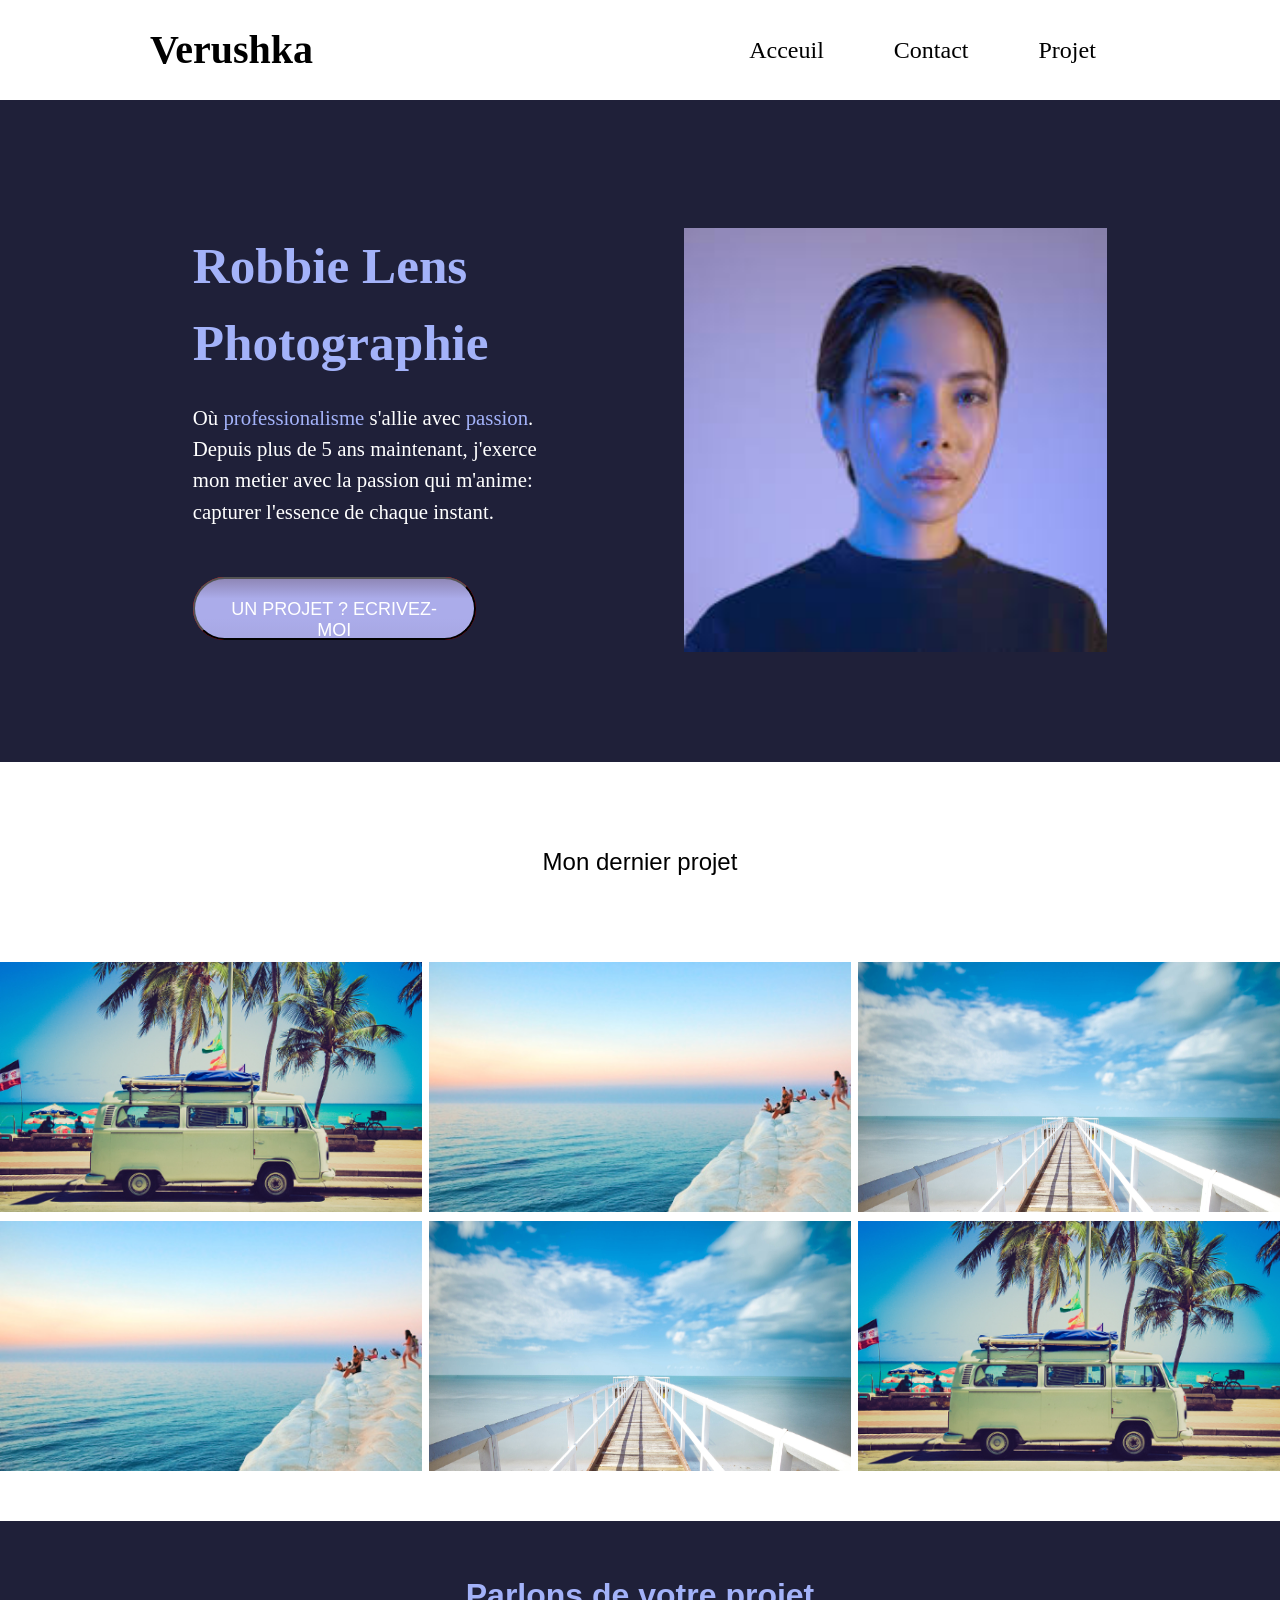
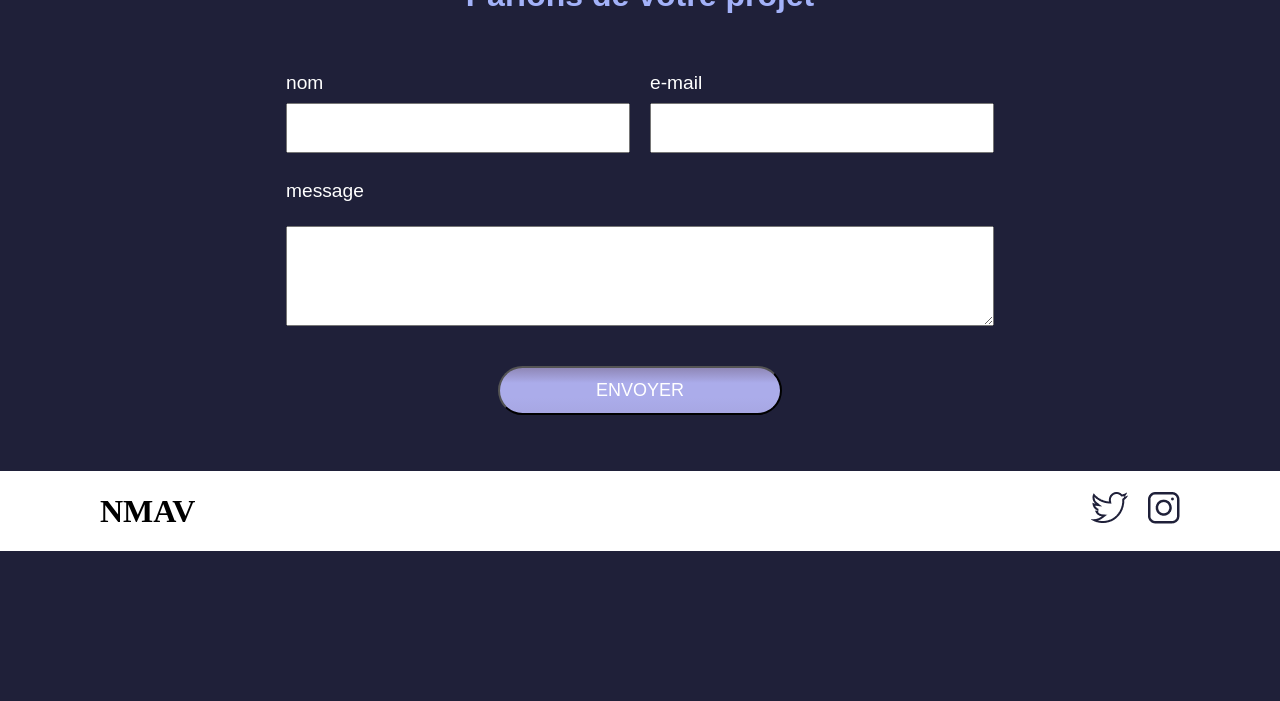
==== index.html @ b8d705dd "Add files via upload" ====
<!DOCTYPE html>
<html lang="en">
<head>
    <meta charset="UTF-8">
    <meta name="viewport" content="width=device-width, initial-scale=1.0">
    <title>Devoir-Maquette-portfolio</title>

    <link rel="stylesheet" href="/style.css">

    <script>
        
        function VerifierFormulaire() {

            var champ1 = document.getElementById('champ1').value;
            var champ2 = document.getElementById('champ2').value;
            var champ3 = document.getElementById('champ3').value;
            let error = document.querySelector('.error');

            if ( champ1.trim() === "" ) {
                // alert("Impossible d'envoyer !!! Tout les champs n'ont pas été rempli. ");
                error.classList.add('visible');
                champ1.focus();
                return false
            }
            else if ( champ2.trim() === "" ) {
                // alert("Impossible d'envoyer !!! Tout les champs n'ont pas été rempli. ");
                error.classList.add('visible');
                champ2.focus();
                return false;
            }
            else if ( champ3.trim() === ""  ) {
                // alert("Impossible d'envoyer !!! Tout les champs n'ont pas été rempli. ");
                error.classList.add('visible');
                champ3.focus();
                return false;
            }
            else {
                return true ;
            }

            document.getElementById("send").addEventListener("submit" , function(e){

                if ( !confirm('Etes vous sur de vouloir envoyer ce formulaire ?') ) {
                    e.preventDefault();
                    console.log("recharge annuler");
                }

            })
        }

        function menu () {

            let menue = document.querySelector('.menu');
            let lien = document.querySelector('.liens');

            menue.addEventListener('click' , () => {
                lien.classList.toggle('list');
            })

        }

    </script>

</head>
<body>

    <header>

        <nav>
            <h1>Verushka</h1>

            <img src="/images/menu.png" alt="menu-hamburger" class="menu" onclick="menu()">

            <ul class="liens">
                <li><a href="#">Acceuil</a></li>
                <li><a href="#contact">Contact</a></li>
                <li><a href="#">Projet</a></li>
            </ul>
        </nav>

    </header>

    <main>

        <section class="part1">

            <div class="text">
                <h1>Robbie Lens Photographie</h1>
                <p>Où <span>professionalisme </span> s'allie avec <span>passion</span>. Depuis plus de 5 ans maintenant, j'exerce mon metier avec la passion qui m'anime: capturer l'essence de chaque instant.</p>
                <a href="#contact">
                    <button>UN PROJET ? ECRIVEZ-MOI</button>
                </a>
            </div>
        
            <div class="img1">
                <img src="/images/photo.jpg" alt="img">
            </div>

        </section>

        <section class="part2">
            <h1>Mon dernier projet</h1>
        </section>

        <section class="part3">
            <div class="l1">
                <div class="bt"><img src="/images/24.4 article-image-1.jpg.jpg" alt=""></div>
                <div class="bt"><img src="/images/24.5 article-image-2.jpg.jpg" alt=""></div>
                <div class="bt"><img src="/images/24.6 main.jpg.jpg" alt=""></div>
            </div>
            <div class="l2">
                <div class="bt"><img src="/images/24.5 article-image-2.jpg.jpg" alt=""></div>
                <div class="bt"><img src="/images/24.6 main.jpg.jpg" alt=""></div>
                <div class="bt"><img src="/images/24.4 article-image-1.jpg.jpg" alt=""></div>
            </div>
        </section>

        <form id="contact" onsubmit="return confirm('Etes vous sur de vouloir envoyer ce formulaire ?')">

            <h1>Parlons de votre projet</h1>

            <div class="champ">
                <div class="champ1">
                    <div>
                        <label for="nom">nom</label>
                        <input type="text" name="nom" id="champ1">
                    </div>
                    <div>
                        <label for="mail">e-mail</label>
                        <input type="text" name="mail" id="champ2">
                    </div>
                </div>
                <div class="champ2">
                    <label for="commentaire"><p class="error">Tous les champs sont obligatoires !</p> message</label>
                    <textarea name="commentaire" id="champ3"></textarea>
                </div>
            </div>

            <button id="send" type="submit" onclick="VerifierFormulaire()" >ENVOYER</button>

        </form>

        <nav class="nav2">
            <h1>NMAV</h1>
            <ul>
                <li><a href="#" id="twitter"><img src="/images/twitter.png" alt="x"></a></li>
                <li><a href="#" id="insta"><img src="/images/instagram.png" alt="insta"></a></li>
            </ul>
        </nav>
        
    </main>

    <footer></footer>
    
</body>
</html>
---- style.css ----
:root {
    --c1: #1f2039;
    --c2: #a3b2f9;
    --nav: white;
}

*{
    margin: 0;
    padding: 0;
    box-sizing: border-box;
}

body {
    /* max-width: 100%; */
    display: block;
    font-family: Georgia, 'Times New Roman', Times, serif;
    line-height: 1.5;
    background: var(--c1);
    overflow-x: hidden;
}

img {
    max-width: 100%;
}

/* =======================================================================HEADER======================================================================= */

header {
    height: 100px;
    width: 100%;
    align-items: center;
}

nav {
    background: var(--nav);
    display: flex;
    justify-content: space-between;
    height: 100%;
    width: 100%;
}

h1 {
    align-content: center;
}

ul {
    list-style: none;
    display: flex;
    align-items: center;
}

ul a {
    text-decoration: none;
}

ul a:hover {
    text-decoration: underline;
    color: blue;
}

.list {
    display: flex;
    flex-direction: column;
    gap: 100px;
    top: 11.5vh;
    left: 50%;
    position: absolute;
    margin-right: -150%;
}

.liens.menu {
    transition: all 2s ease;
}

/* =======================================================================@MEDIA SCREEN======================================================================= */

@media screen and (min-width: 0) {

    nav {
        align-items: center;
    }

    header nav {
        padding: 0 20px;
    }

    nav h1 {
        font-size: 30px;
    }

    header nav img {
        height: 70%;
        width: 20%;
    }

    header nav ul {
        background-color: rgba(255, 255, 255, 0.753);
        border: 1px solid white;
        border-radius: 0 0 0 10px;
        height: 50vh;
        width: 50%;
        display: none;
        flex-direction: flex;
        align-items: center;
        justify-content: center;
    }
    
    header nav ul li {
        margin: 10px 0;
        font-size: 1.5rem;
    }
    
    ul a {
        color: black;
    }

    .part1 {
        margin: 10vh 0 5vh 0;
        height: 800px;
        width: 100%;
        flex-direction: column-reverse;
        gap: 0px;
        align-items: center;
        justify-content: space-evenly;
    }

    .img1 {
        height: 70%;
        width: 70%;
        align-content: start;
    }

    .text {
        margin: 0;
        padding: 0;
        height: 200px;
        width: 100%;
        font-size: small;
        justify-content: space-evenly;
    }

    .text h1 {
        text-align: center;
        font-size: 2rem;
        color: var(--c2);
    }

    .text p {
        font-size: 1.3rem;
    }

    .text a {
        margin: 30px auto 30px auto;
        height: 80%;
        width: 80%;
    }

    .text button {
        padding: 20px;
        height: 100%;
        width: 100%;
        font-size: small;
    }

    .part2 {
        height: 100px;
    }

    .part2 h1 {
        font-weight: normal;
        font-size: 1.5rem;
    }

    .part3 {
        height: 250px;
        gap: 5px;
    }

    .bt {
        height: 100px;
        width: 32%;
    }

    form {
        margin: 0;
        padding: 0 30px;
        height: 800px;
        width: 100%;
    }

    .champ {
        width: 100%;
    }

    label {
        font-size: 1.2rem;
    }

    .champ1 {
        height: 300px;
        width: 100%;
        display: flex;
        flex-direction: column;
        gap: 20px;
    }

    .champ1 div {
        height: 100%;
        width: 100%;
    }

    .champ2 {
        height: 100%;
        width: 100%;
    }

    textarea {
        padding: 20px;
        height: 100px;
        width: 100%;
        font-size: 1.2rem;
    }

    form button {
        margin: 40px auto;
        height: 10%;
        width: 50%;
    }

    .nav2 {
        padding: 0 20px;
        height: 50px;
        width: 100%;
        justify-content: space-between;
    }

    .nav2 h1 {
        font-size: 2rem;
    }

    .nav2 ul {
        gap: 20px;
    }

    footer {
        height: 150px;
        width: 100%;
    }

}

@media screen and (min-width: 410px) {
    
    header nav ul {
        margin: 0;
        padding: 0;
    }

    .part1 {
        height: 800px;
    }

    .part3 {
        height: 290px;
        gap: 7px;
    }

    .bt {
        height: 120px;
        width: 32%;
    }

}

@media screen and (min-width: 500px) {

    header nav ul {
        margin: 0;
        padding: 0;
        height: 100%;
    }

    .part1 {
        margin: 10vh a0 5vh 0;
        height: 900px;
    }

    .img1 {
        height: 50%;
        width: 60%;
        align-content: start;
    }

    .text {
        margin: 0;
        padding: 0;
        height: 200px;
        width: 100%;
        font-size: small;
        justify-content: space-evenly;
    }

    .text h1 {
        text-align: center;
        font-size: 2rem;
        color: var(--c2);
    }

    .text a {
        margin: 30px auto 30px auto;
        height: 15%;
        width: 80%;
    }

    .text button {
        padding: 20px;
        height: 100%;
        width: 100%;
        font-size: small;
    }

    .text h1 {
        font-size: 2.5rem;
    }


}

@media screen and (min-width: 610px) {

    header nav {
        padding: 0 30px;
    }

    header nav img {
        display: none;
    }

    header nav ul {
        display: flex;
        gap: 50px;
        font-size: 1.5rem;
    }

    .part3 {
        padding-bottom: 50px;
        height: auto;
        gap: 9px;
    }

    .bt {
        height: 200px;
        width: 32%;
    }

    form {
        margin: 0 auto;
        width: 80%;
    }

    form button {
        margin: 40px auto;
        height: 9%;
        width: 40%;
    }

    .nav2 {
        height: 80px;
    }

}

@media screen and (min-width: 700px) {

    .part1 {
        margin: 10vh auto 5vh auto;        
        width: 90%;
        height: 1000px;
    }

    .text h1 {
        font-size: 3.2rem;
    }

}

@media screen and (min-width: 900px) {
    form {
        margin: 0 auto;
        width: 60%;
    }
}

@media screen and (min-width: 1000px) {

    header nav {
        padding: 0 70px;
    }

    header nav h1 {
        font-size: 2.5rem;
    }

    .part1 {
        margin-bottom: 8vh;
        flex-direction: row;
        height: 500px;
        width: 90%;
    }

    .text {
        padding: 0 20px;
        height: 50%;
        width: 100%;
        justify-content: start;
    }

    .text h1 {
        text-align: left;
    }

    .img1 {
        padding: 0;
        height: 100%;
        width: 50%;
    }

    .img1 img {
        height: 100%;
        width: 100%;
    }

    .part1 a {
        margin-left: 0;
        width: 60%;
    }

    .text button {
        margin: 0;
        height: 100%;
        width: 100%;
        font-size: large;
    }

    .part2 {
        height: 200px;
    }

    .bt {
        height: 250px;
        width: 33%;
    }

    form {
        height: 550px;
    } 

    .champ1 {
        height: auto;
        flex-direction: row;
    }

    .nav2 {
        padding: 0 100px;
    }

}

@media screen and (min-width: 1200px) {

    header nav {
        padding: 0 100px 0 150px;
    }
    
    header nav ul {
        gap: 70px;
        font-size: 1.8rem;
    }

    .part1 {
        width: 75%;
    }

}

@media screen and (min-width: 1500px) {

    header nav {
        padding: 0 100px 0 200px;
    }

    header nav ul {
        gap: 120px;
    }

    .part1 {
        width: 65%;
    }

    .bt {
        height: 350px;
        width: 33%;
    }

}

@media screen and (min-width: 1900px) {

    .part1 {
        height: 780px;
        width: 80%;
    }

    .text {
        justify-content: space-evenly;
    }

    .text h1 {
        font-size: 6rem;
    }

    .text p {
        font-size: 2rem;
    }

    .text a {
        height: 100%;
    }

    .text button {
        font-size: x-large;
    }
    

}

@media screen and (min-width: 2500px) {


    header nav {
        padding: 0 300px 0 500px;
        height: 250px;
    }

    header nav h1 {
        font-size: 6rem;
    }

    header nav ul {
        font-size: 3rem;
        gap: 200px;
    }

    .part1 {
        margin: 10vh auto 5vh auto;
        height: 800px;
        width: 50%;
    }

    .part2 h1 {
        font-size: 3rem;
    }

    .bt {
        height: 500px;
    }

    form {
        height: 1000px;
        display: flex;
        flex-direction: column;
        justify-content: space-evenly;
        font-size: 3rem;
        width: 50%;
    }

    label {
        font-size: 2rem;
    }

    .nav2 {
        padding: 0 300px 0 500px;
        height: 150px;
    }

    .nav2 h1 {
        font-size: 3rem;
    }

    .nav2 ul {
        gap: 100px;
    }

    footer {
        height: 150px;
        width: 100%;
    }

}



/* =======================================================================MAIN======================================================================= */

.part1 {
    padding: 3% 1%;
    display: flex;
    gap: 0px;
    justify-content: start;
}

.text {
    background-color: transparent;
    height: 100%;
    width: 60%;
    color: white;
    display: flex;
    flex-direction: column;
    gap: 20px;
}

.img1 {
    align-content: start;
}

.img1 img {
    height: 100%;
    width: 100%;
}

.text h1 {
    color: var(--c2);
}

.text p {
    width: 80%;
}

.text span {
    color: var(--c2);
} 

.text a {
    background-color: red;
    border-radius: 100px;
}

.text button {
    background: linear-gradient(180deg , #8f87b7 , #abacea , #abacea , #a7a7e3);
    border-radius: 100px;
    color: white;
    text-align: center;
}

.part2 {
    width: 100%;
    background: white;
    align-content: center;
    font-family: 'Lucida Sans', 'Lucida Sans Regular', 'Lucida Grande', 'Lucida Sans Unicode', Geneva, Verdana, sans-serif;
}

.part2 h1 {
    text-align: center;
}

.part3 {
    display: flex;
    flex-direction: column;
    width: 100%;
    background: white;
}

.part3 img {
    height: 100%;
    width: 100%;
}

.l1 , .l2 {
    display: flex;
    justify-content: space-between;
}

.error {
    color: red;
    visibility: hidden;
    text-align: center;
    font-size: 1rem;
    height: auto;
}

.visible {
    visibility: visible !important;
}

form {
    margin: 0 auto;
    display: flex;
    flex-direction: column;
    align-items: center;
    color: white;
    font-family: 'Lucida Sans', 'Lucida Sans Regular', 'Lucida Grande', 'Lucida Sans Unicode', Geneva, Verdana, sans-serif;
}

form h1 {
    margin: 50px 0;
    color: var(--c2);
    height: auto;
    text-align: center;
}

.champ1 div {
    display: flex;
    flex-direction: column;
    gap: 5px;
}

.champ1 input {
    padding: 0 20px;
    height: 50px;
    width: 100%;
    font-size: 1.2rem;
}

.champ2 {
    display: flex;
    flex-direction: column;
    gap: 20px;
}

form button {
    background: linear-gradient(180deg , #8f87b7 , #abacea , #abacea , #a7a7e3);
    padding: 0 5%;
    border-radius: 100px;
    font-size: large;
    color: white;
}

form button:hover {
    background: #a3b2f9;
}

.part1 button:hover {
    background: #a3b2f9;
}


/* =======================================================================FOOTER======================================================================= */
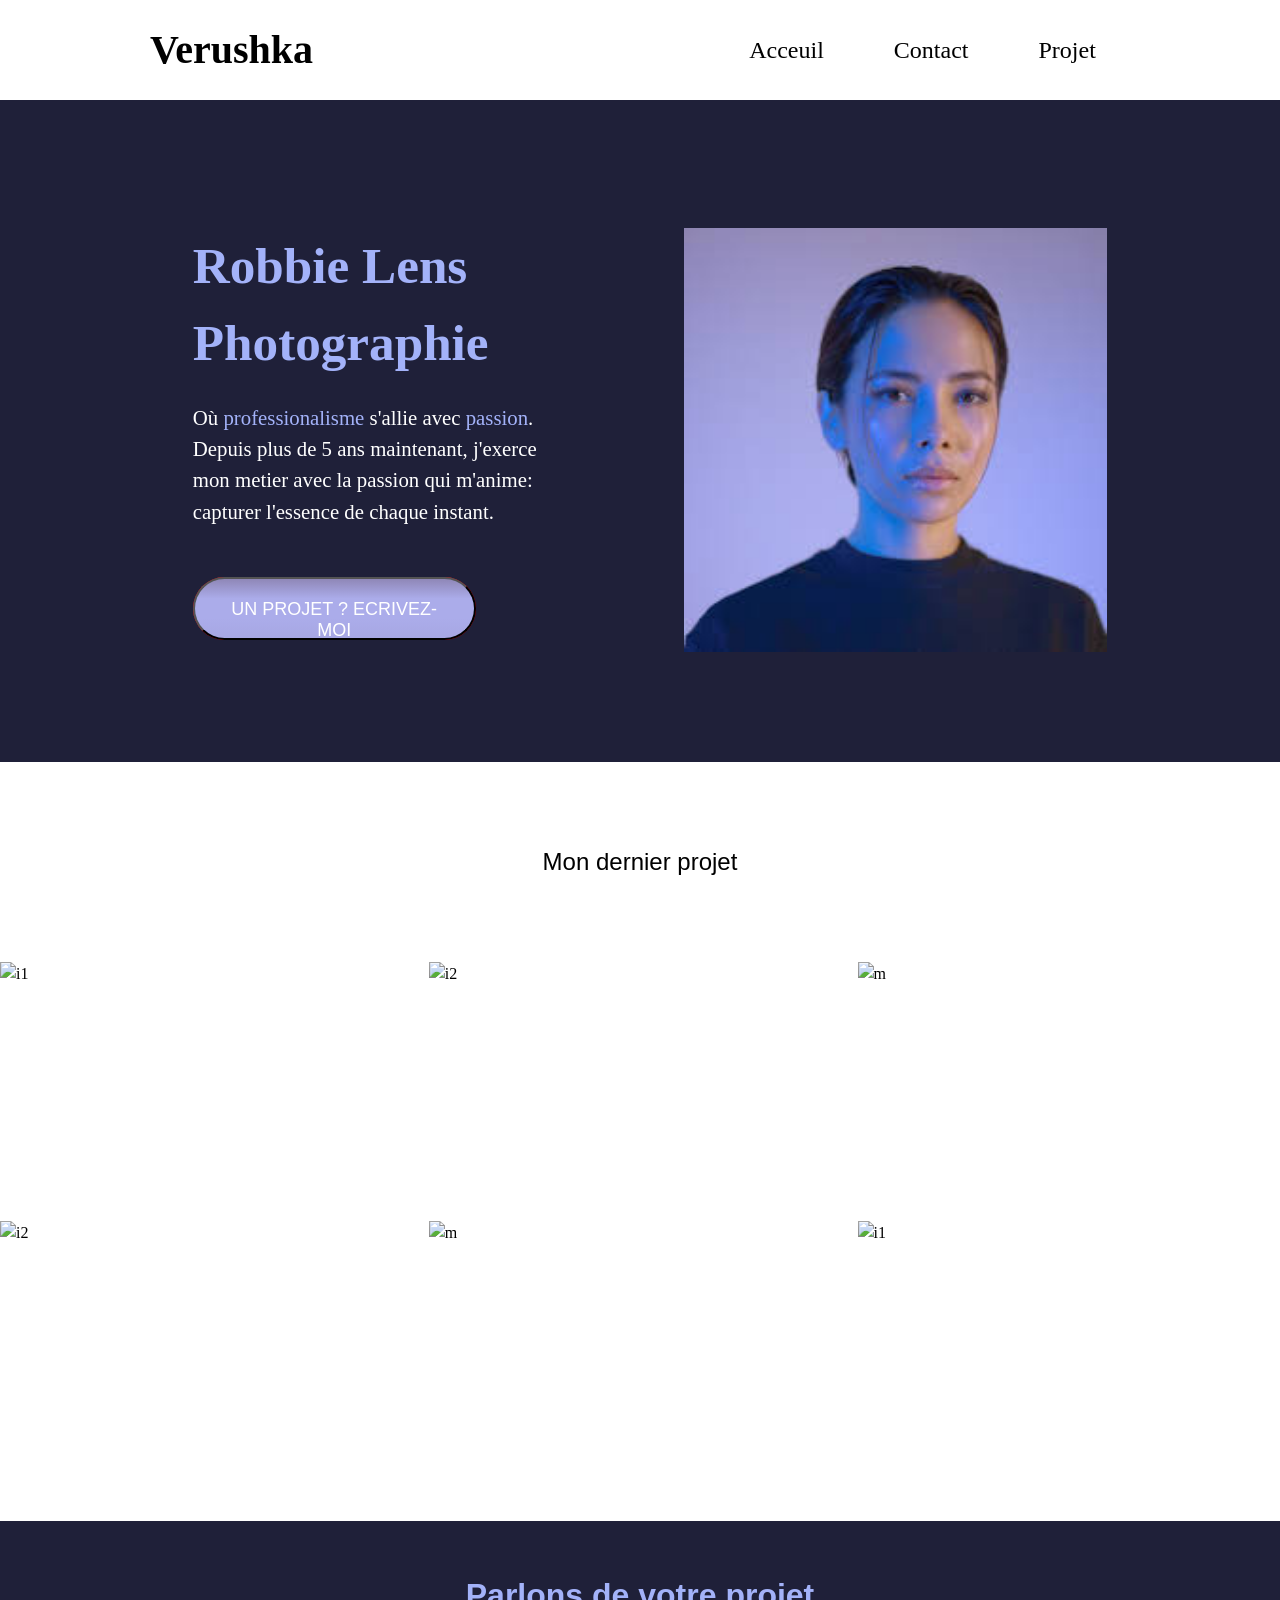
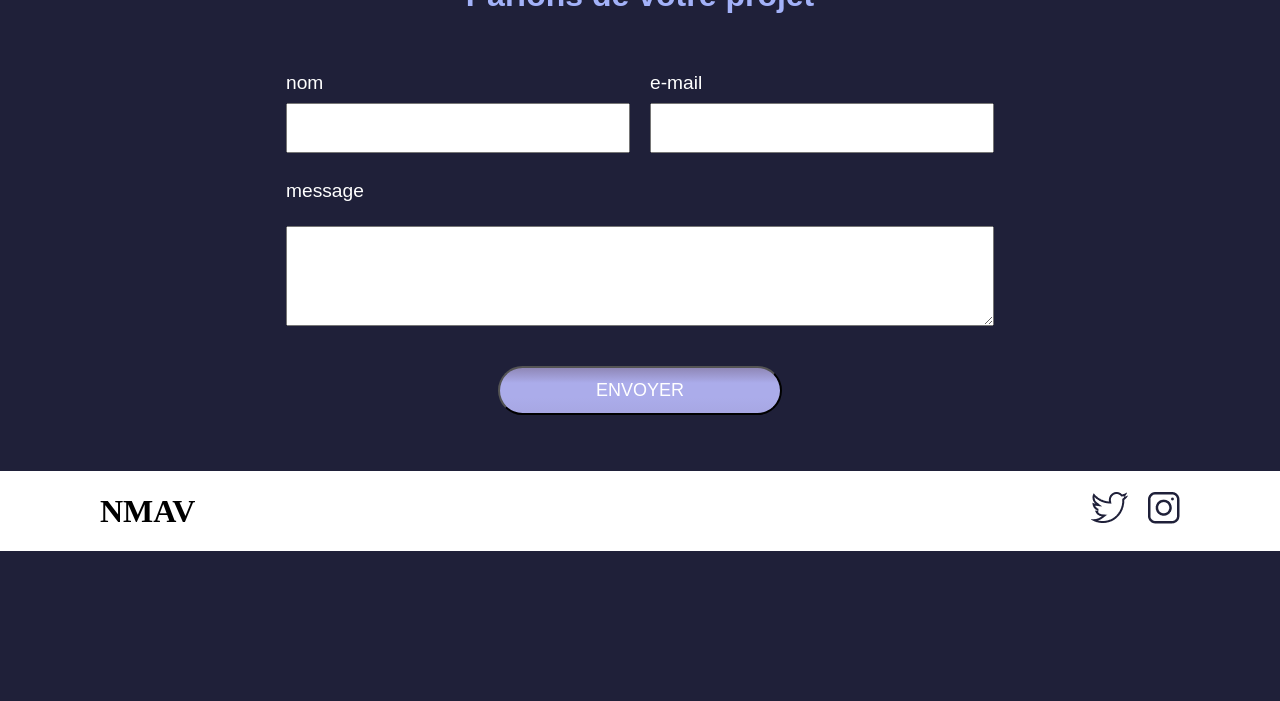
==== commit fc67ea8d: "Update index.html" ====
--- a/index.html
+++ b/index.html
@@ -1,11 +1,11 @@
 <!DOCTYPE html>
-<html lang="en">
+<html lang="fr">
 <head>
     <meta charset="UTF-8">
     <meta name="viewport" content="width=device-width, initial-scale=1.0">
     <title>Devoir-Maquette-portfolio</title>
 
-    <link rel="stylesheet" href="/style.css">
+    <link rel="stylesheet" href="style.css">
 
     <script>
         
@@ -93,7 +93,7 @@
             </div>
         
             <div class="img1">
-                <img src="/images/photo.jpg" alt="img">
+                <img src="images/photo.jpg" alt="img">
             </div>
 
         </section>
@@ -104,14 +104,14 @@
 
         <section class="part3">
             <div class="l1">
-                <div class="bt"><img src="/images/24.4 article-image-1.jpg.jpg" alt=""></div>
-                <div class="bt"><img src="/images/24.5 article-image-2.jpg.jpg" alt=""></div>
-                <div class="bt"><img src="/images/24.6 main.jpg.jpg" alt=""></div>
+                <div class="bt"><img src="images/image1.jpg.jpg" alt="i1"></div>
+                <div class="bt"><img src="images/image2.jpg.jpg" alt="i2"></div>
+                <div class="bt"><img src="images/main.jpg.jpg" alt="m"></div>
             </div>
             <div class="l2">
-                <div class="bt"><img src="/images/24.5 article-image-2.jpg.jpg" alt=""></div>
-                <div class="bt"><img src="/images/24.6 main.jpg.jpg" alt=""></div>
-                <div class="bt"><img src="/images/24.4 article-image-1.jpg.jpg" alt=""></div>
+                <div class="bt"><img src="images/image2.jpg.jpg" alt="i2"></div>
+                <div class="bt"><img src="images/main.jpg.jpg" alt="m"></div>
+                <div class="bt"><img src="images/image1.jpg.jpg" alt="i1"></div>
             </div>
         </section>
 
@@ -143,8 +143,8 @@
         <nav class="nav2">
             <h1>NMAV</h1>
             <ul>
-                <li><a href="#" id="twitter"><img src="/images/twitter.png" alt="x"></a></li>
-                <li><a href="#" id="insta"><img src="/images/instagram.png" alt="insta"></a></li>
+                <li><a href="#" id="twitter"><img src="images/twitter.png" alt="x"></a></li>
+                <li><a href="#" id="insta"><img src="images/instagram.png" alt="insta"></a></li>
             </ul>
         </nav>
         
@@ -153,4 +153,4 @@
     <footer></footer>
     
 </body>
-</html>+</html>
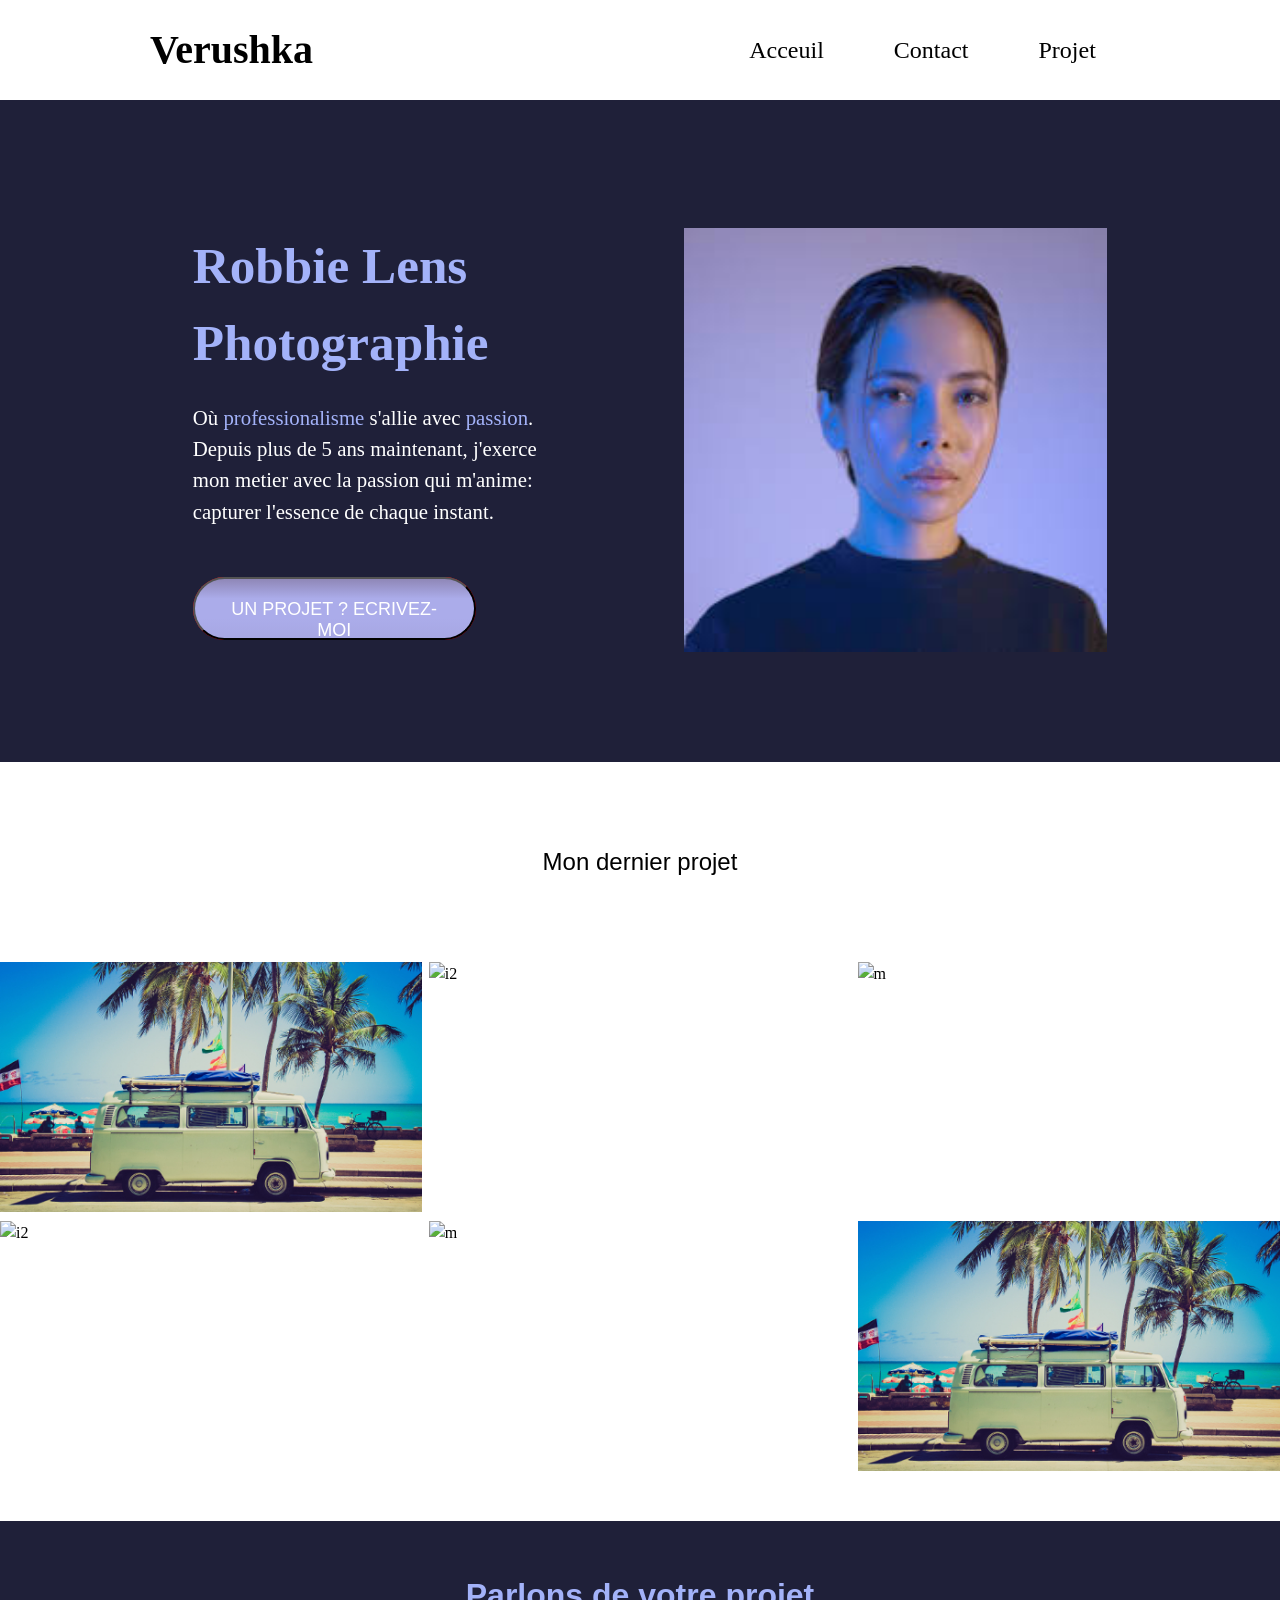
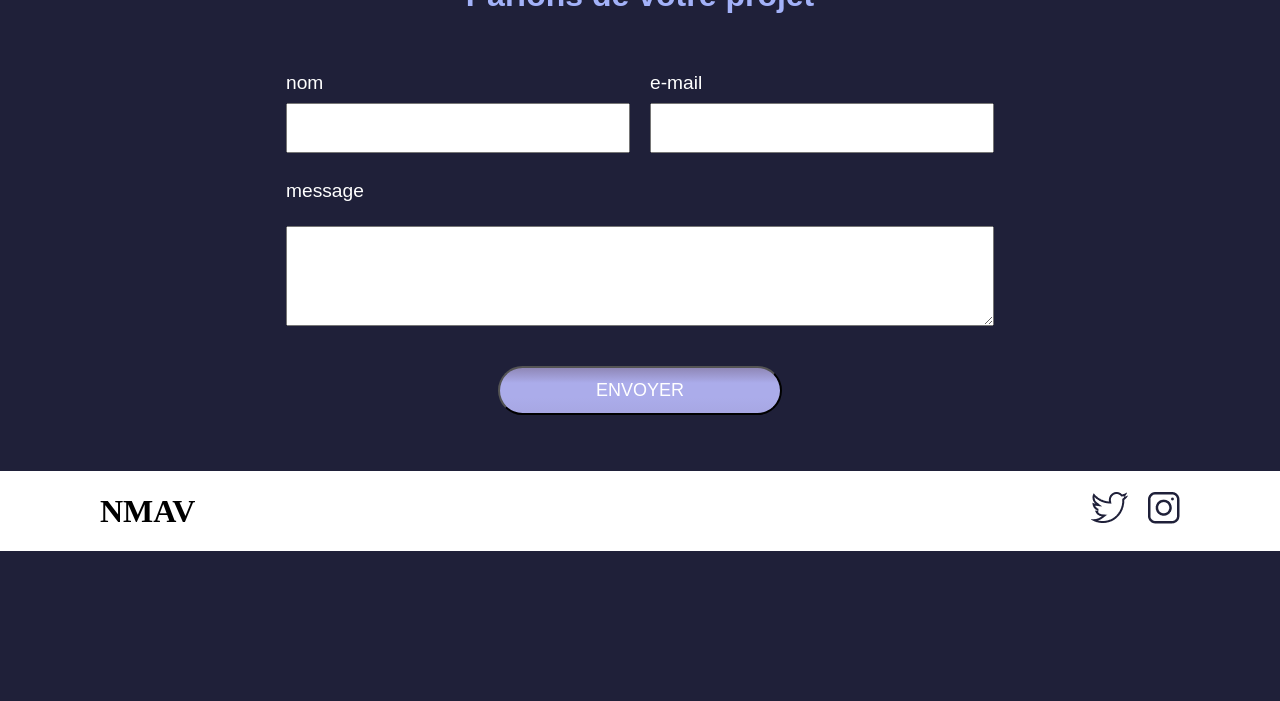
==== commit 20b532bc: "Update index.html" ====
--- a/index.html
+++ b/index.html
@@ -69,7 +69,7 @@
         <nav>
             <h1>Verushka</h1>
 
-            <img src="/images/menu.png" alt="menu-hamburger" class="menu" onclick="menu()">
+            <img src="images/menu.png" alt="menu-hamburger" class="menu" onclick="menu()">
 
             <ul class="liens">
                 <li><a href="#">Acceuil</a></li>
